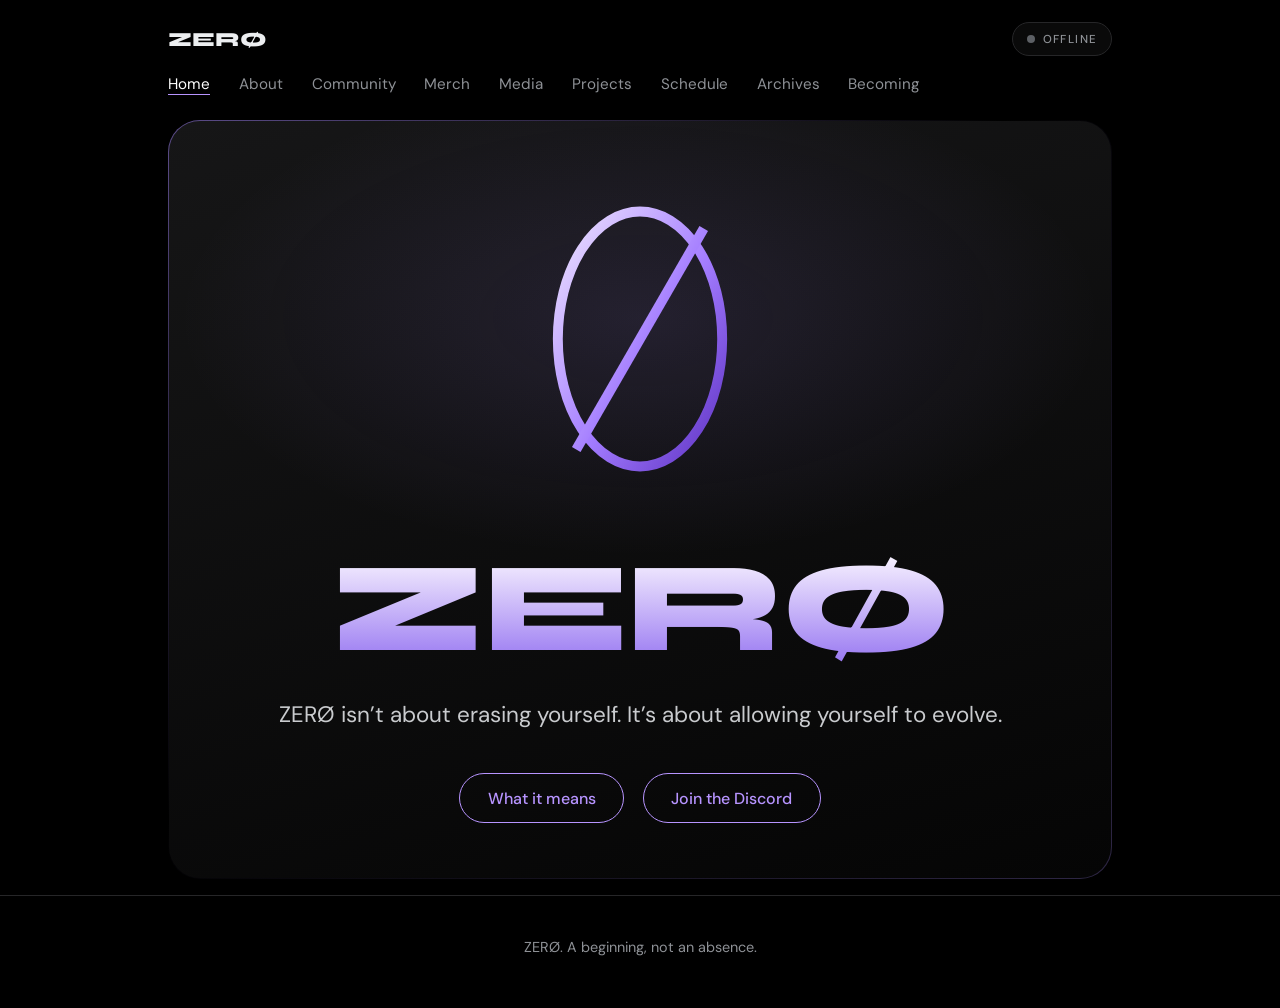
==== index.html @ 577006a3 "Add files via upload" ====
<!DOCTYPE html>
<html lang="en"><head><meta charset="utf-8">
<meta name="viewport" content="width=device-width, initial-scale=1, viewport-fit=cover">
<title>ZERØ</title>
<meta name="description" content="ZERØ isn’t about erasing yourself. It’s about allowing yourself to evolve.">
<meta name="theme-color" content="#000000">
<link rel="manifest" href="manifest.json"><link rel="icon" href="icon.svg" type="image/svg+xml">
<link rel="preconnect" href="https://fonts.googleapis.com"><link rel="preconnect" href="https://fonts.gstatic.com" crossorigin>
<link href="https://fonts.googleapis.com/css2?family=Syne:wght@600;800&family=DM+Sans:wght@400;500&display=swap" rel="stylesheet">
<link rel="stylesheet" href="style.css"></head>
<body><div class="wrap">
<nav><a class="mark" href="index.html">ZERØ</a><ul><li><a href="index.html">Home</a></li><li><a href="about.html">About</a></li><li><a href="community.html">Community</a></li><li><a href="merch.html">Merch</a></li><li><a href="media.html">Media</a></li><li><a href="projects.html">Projects</a></li><li><a href="schedule.html">Schedule</a></li><li><a href="archives.html">Archives</a></li><li><a href="becoming.html">Becoming</a></li></ul></nav>
<header class="hero"><div><svg viewBox="0 0 240 240" role="img" aria-label="The ZERØ symbol: a zero with a line through it"><defs><linearGradient id="sil" x1="0" y1="0" x2="1" y2="1"><stop offset="0" stop-color="#efe6ff"/><stop offset=".55" stop-color="#a37cff"/><stop offset="1" stop-color="#5b2fc0"/></linearGradient></defs><ellipse class="ring" cx="120" cy="120" rx="58" ry="90"/><line class="bar" x1="75" y1="198" x2="165" y2="42"/></svg><h1>ZERØ</h1><p class="line">ZERØ isn’t about erasing yourself. It’s about allowing yourself to evolve.</p><a class="btn" href="about.html">What it means</a> <a class="btn" style="margin-left:.6rem" href="https://discord.gg/jBfXVJUcVZ" target="_blank" rel="noopener">Join the Discord</a></div></header>
</div>
<footer>ZERØ. A beginning, not an absence.</footer>
<script src="zero-loader.js"></script>
</body></html>
---- style.css ----
:root{color-scheme:dark;--black:#000;--graphite:#161617;--charcoal:#262628;--silver:#c9cbce;--accent:#b794ff;--accent-2:#7c4dff;--ash:#8e9196;
--display:"Syne","Arial Black","Helvetica Neue",Arial,sans-serif;--body:"DM Sans","Helvetica Neue",Arial,sans-serif;
box-sizing:border-box;padding-top:env(safe-area-inset-top,0px);padding-bottom:env(safe-area-inset-bottom,0px)}
html{background:var(--black);scroll-behavior:smooth}
*,*::before,*::after{box-sizing:border-box}
body{margin:0;background:var(--black);color:var(--silver);font:1.0625rem/1.65 var(--body);opacity:0;transition:opacity .5s}
body.ready{opacity:1}
a{color:inherit}:focus-visible{outline:2px solid var(--accent);outline-offset:4px}
.wrap{max-width:1040px;margin:0 auto;padding:0 clamp(1.25rem,5vw,3rem)}
h1,h2,h3{font-family:var(--display);font-weight:800;line-height:1.02;margin:0;color:#eceef0;letter-spacing:-.02em}
h1{font-size:clamp(2.6rem,8vw,5.5rem)}h2{font-size:clamp(2rem,5vw,3.4rem);max-width:16ch}
p{margin:0 0 1rem;max-width:62ch}.muted{color:var(--ash)}
section{padding:clamp(3.5rem,9vw,6.5rem) 0;border-top:1px solid var(--charcoal)}
.page-head{padding:clamp(3rem,8vw,6rem) 0 clamp(2rem,5vw,3rem)}.page-head p{margin-top:1.2rem;font-size:1.2rem}
nav{display:flex;justify-content:space-between;align-items:center;padding:1.4rem 0;gap:1rem;flex-wrap:wrap}
nav .mark{font-family:var(--display);font-weight:800;font-size:1.25rem;text-decoration:none;color:#eceef0}
nav ul{display:flex;flex-wrap:wrap;gap:.4rem clamp(.9rem,2.5vw,1.8rem);list-style:none;margin:0;padding:0;font-size:.95rem}
nav ul a{text-decoration:none;color:var(--ash)}nav ul a:hover,nav ul a[aria-current]{color:#fff}
nav ul a[aria-current]{border-bottom:1px solid var(--accent)}
.hero{min-height:calc(100svh - 5rem);display:grid;place-items:center;text-align:center;padding:2rem 0 4rem}
.hero svg{width:min(60vw,340px);height:auto;display:block;margin:0 auto 2.2rem;overflow:visible}
.ring,.bar{fill:none;stroke:url(#sil);stroke-width:7}
.bar{stroke-dasharray:220;animation:draw 1.6s .5s cubic-bezier(.65,0,.25,1) backwards}
@keyframes draw{from{stroke-dashoffset:220}to{stroke-dashoffset:0}}
.hero h1{font-size:clamp(3.4rem,13vw,8rem);background:linear-gradient(180deg,#f6f0ff 10%,#8f6cf0 100%);-webkit-background-clip:text;background-clip:text;color:transparent}
.hero .line{font-size:clamp(1.1rem,2.4vw,1.4rem);color:var(--silver);margin:1.4rem auto 2rem}
.btn{display:inline-block;padding:.85rem 1.7rem;border:1px solid var(--accent);color:var(--accent);background:none;font:500 1rem var(--body);text-decoration:none;cursor:pointer;transition:background .2s,color .2s}
.btn:hover{background:var(--accent);color:#000}.btn[aria-disabled=true]{opacity:.5;pointer-events:none}
.pair,.wear{display:grid;grid-template-columns:1fr 1fr;gap:clamp(2rem,6vw,5rem);margin-top:2.5rem;align-items:start}
.parts,.specs{list-style:none;margin:0;padding:0}
.parts li{display:grid;grid-template-columns:7.5rem 1fr;gap:1rem;padding:1rem 0;border-bottom:1px solid var(--charcoal)}
.parts b{font-family:var(--display);font-weight:600;color:#eceef0}.parts span{color:var(--ash)}
.specs li{padding:.7rem 0;border-bottom:1px solid var(--charcoal)}
.principle{padding:1.8rem 0;border-bottom:1px solid var(--charcoal);display:grid;grid-template-columns:1.1fr 1fr;gap:2rem}
.principle:first-of-type{margin-top:2.5rem;border-top:1px solid var(--charcoal)}
.principle h3{font-size:clamp(1.4rem,3.2vw,2.2rem);transition:color .25s}.principle:hover h3{color:#fff}.principle p{margin:0;color:var(--ash)}
.vibes{display:grid;grid-template-columns:repeat(3,1fr);margin:2.5rem 0;border:1px solid var(--charcoal)}
.vibes>div{padding:1.7rem;background:linear-gradient(160deg,var(--graphite),#0a0a0a)}.vibes>div+div{border-left:1px solid var(--charcoal)}
.vibes h3{font-size:1.6rem;margin-bottom:.6rem}.vibes p{margin:0;color:var(--ash);font-size:1rem}
.fade{aspect-ratio:4/5;border:1px solid var(--charcoal);position:relative;overflow:hidden;background:radial-gradient(120% 70% at 50% 100%,#9a9da2 0%,#3a3b3e 38%,#000 72%)}
.fade::after{content:"";position:absolute;inset:auto 0 0 0;height:7px;background:repeating-linear-gradient(90deg,#000 0 9px,transparent 9px 14px,#000 14px 17px,transparent 17px 25px)}
.fade svg{position:absolute;left:50%;top:38%;width:34%;transform:translate(-50%,-50%)}
table{width:100%;border-collapse:collapse;margin-top:2.5rem}
th,td{text-align:left;padding:1rem 1rem 1rem 0;border-bottom:1px solid var(--charcoal);vertical-align:top}
th{font-family:var(--display);font-weight:600;color:#eceef0}td:last-child{color:var(--ash)}
.empty{border:1px dashed var(--charcoal);padding:2.2rem;color:var(--ash);margin-top:2rem}
.count{display:flex;gap:clamp(1rem,4vw,2.5rem);margin:2rem 0}
.count div{font-family:var(--display);font-weight:800;font-size:clamp(2.2rem,8vw,4.5rem);color:#eceef0;line-height:1}
.count small{display:block;font:400 .85rem var(--body);color:var(--ash);margin-top:.4rem}
textarea{width:100%;min-height:8rem;background:var(--graphite);color:var(--silver);border:1px solid var(--charcoal);padding:1rem;font:inherit;resize:vertical}
.entries{list-style:none;margin:2rem 0 0;padding:0}
.entries li{padding:1.2rem 0;border-bottom:1px solid var(--charcoal);display:flex;justify-content:space-between;gap:1rem}
.entries time{color:var(--ash);font-size:.9rem;display:block;margin-bottom:.3rem}.entries p{margin:0;white-space:pre-wrap}
.entries button{background:none;border:0;color:var(--ash);cursor:pointer;font:inherit;align-self:flex-start}.entries button:hover{color:#fff}
.prompt{font-family:var(--display);font-weight:800;font-size:clamp(1.8rem,5.5vw,3.6rem);line-height:1.1;color:#eceef0;max-width:20ch;margin:2rem 0 2.5rem;min-height:6.5rem}
.center{text-align:center}.center h2,.center p{margin-left:auto;margin-right:auto}
footer{padding:2.5rem 0 3rem;color:var(--ash);font-size:.9rem;text-align:center;border-top:1px solid var(--charcoal)}
@media(max-width:760px){.pair,.wear,.principle,.vibes{grid-template-columns:1fr}.principle{gap:.7rem}.vibes>div+div{border-left:0;border-top:1px solid var(--charcoal)}}
@media(prefers-reduced-motion:reduce){html{scroll-behavior:auto}.bar{animation:none}body{transition:none}}

.hero .btn{margin:.45rem .3rem}

/* ===== app-shell look: rounded cards, status pill, floating tab bar ===== */
.wrap>section,.wrap>.hero,.wrap>.page-head{position:relative;margin:0 0 1rem;padding:clamp(1.4rem,5vw,3rem);border-radius:32px;border:1px solid transparent;
  background:linear-gradient(165deg,#161617,#050505) padding-box,linear-gradient(140deg,rgba(167,139,250,.55),rgba(38,38,40,0) 45%,rgba(167,139,250,.28)) border-box}
.wrap>.hero{min-height:calc(100svh - 10.5rem);
  background:radial-gradient(70% 45% at 50% 26%,rgba(167,139,250,.13),transparent 70%) padding-box,linear-gradient(165deg,#161617,#050505) padding-box,linear-gradient(140deg,rgba(167,139,250,.55),rgba(38,38,40,0) 45%,rgba(167,139,250,.28)) border-box}
.page-head p{margin-bottom:0}
.btn{border-radius:999px}
.vibes{border:0;gap:.8rem;background:none}
.vibes>div{border:1px solid var(--charcoal);border-radius:22px}
.fade,.empty{border-radius:26px}
textarea,input{border-radius:16px}
.live{border-radius:24px}
.pill{display:inline-flex;align-items:center;gap:.5rem;padding:.4rem .85rem;border:1px solid var(--charcoal);border-radius:999px;background:#0a0a0a;color:var(--ash);font-size:.72rem;letter-spacing:.12em;text-transform:uppercase}
.pill i{width:8px;height:8px;border-radius:50%;background:#5d6065}
.pill.on{color:#fff;border-color:var(--accent)}.pill.on i{background:var(--accent);box-shadow:0 0 10px var(--accent)}
.tabbar,.sheet{display:none}
@media(max-width:860px){
  nav ul{display:none}
  body{padding-bottom:6.5rem}
  .tabbar{display:flex;position:fixed;z-index:50;left:10px;right:10px;bottom:calc(10px + env(safe-area-inset-bottom,0px));padding:.45rem;gap:.1rem;border-radius:30px;border:1px solid transparent;
    background:linear-gradient(rgba(12,12,13,.86),rgba(12,12,13,.86)) padding-box,linear-gradient(140deg,rgba(167,139,250,.6),rgba(38,38,40,0) 50%,rgba(167,139,250,.35)) border-box;backdrop-filter:blur(14px);-webkit-backdrop-filter:blur(14px)}
  .tabbar a,.tabbar button{flex:1;display:flex;flex-direction:column;align-items:center;gap:.25rem;padding:.55rem 0 .45rem;position:relative;color:var(--ash);text-decoration:none;font:500 .68rem var(--body);background:none;border:0;border-radius:22px;cursor:pointer}
  .tabbar svg{width:22px;height:22px;stroke:currentColor;fill:none;stroke-width:1.7;stroke-linecap:round;stroke-linejoin:round}
  .tabbar [aria-current]{color:#fff;background:rgba(255,255,255,.07);box-shadow:inset 0 0 0 1px rgba(167,139,250,.35)}
  .tabbar [aria-current]::after{content:"";position:absolute;bottom:3px;width:20px;height:2px;border-radius:2px;background:var(--accent);box-shadow:0 0 8px var(--accent)}
  .sheet{position:fixed;z-index:49;right:10px;bottom:calc(88px + env(safe-area-inset-bottom,0px));min-width:200px;padding:.5rem;border-radius:24px;border:1px solid var(--charcoal);background:rgba(14,14,15,.96);backdrop-filter:blur(14px);-webkit-backdrop-filter:blur(14px)}
  .sheet[hidden]{display:none}
  .sheet a{display:block;padding:.8rem 1rem;border-radius:16px;text-decoration:none;color:var(--silver)}
  .sheet a:hover,.sheet a[aria-current]{background:rgba(255,255,255,.07);color:#fff}
}
.wrap>section>.vibes:first-child{margin-top:0}

/* ===== calendar ===== */
.cal-head{display:flex;align-items:flex-end;justify-content:space-between;gap:1rem;flex-wrap:wrap}
.page-head .cal-month{margin:0 0 .4rem;font-size:.8rem;letter-spacing:.2em;text-transform:uppercase;color:var(--ash)}
.cal-ctrl{display:flex;gap:.5rem}
.cal-ctrl button{min-width:46px;height:46px;border-radius:16px;border:1px solid var(--charcoal);background:#0a0a0a;color:var(--silver);font:500 1.2rem var(--body);cursor:pointer;padding:0 .9rem}
.cal-ctrl button:hover{border-color:var(--accent);color:#fff}
.cal-ctrl #cToday{border-radius:999px;font-size:1rem;padding:0 1.3rem;background:rgba(255,255,255,.06);border-color:rgba(167,139,250,.45)}
.wrap>section:has(.week){padding:.8rem}
.week{display:grid;grid-template-columns:repeat(7,1fr);gap:.2rem}
.day{display:flex;flex-direction:column;align-items:center;gap:.35rem;padding:.8rem 0 .7rem;border-radius:22px;border:1px solid transparent;background:none;color:var(--ash);font:inherit;cursor:pointer}
.day small{font-size:.68rem;letter-spacing:.12em;text-transform:uppercase}
.day b{font:800 clamp(1.25rem,5.5vw,1.9rem)/1 var(--display);color:#eceef0}
.day i{width:6px;height:6px;border-radius:50%;background:transparent}
.day.has i{background:var(--accent)}
.day.sel{border-color:rgba(167,139,250,.55);background:rgba(255,255,255,.06)}
.day.today b{color:#fff;text-shadow:0 0 14px rgba(167,139,250,.75)}
.day:hover{color:#fff}
.lab{margin:0 0 1rem;font-size:.8rem;letter-spacing:.2em;text-transform:uppercase;color:var(--ash);max-width:none}
.next{display:flex;gap:1.4rem;align-items:center;flex-wrap:wrap}
.cring{position:relative;width:132px;height:132px;flex:none}
.cring svg{width:100%;height:100%;transform:rotate(-90deg)}
.cring circle{fill:none;stroke-width:9}
.cring .bg{stroke:#262628}.cring .fg{stroke:var(--accent);stroke-linecap:round;transition:stroke-dashoffset .8s}
.cring span{position:absolute;inset:0;display:grid;place-items:center;font:800 1.35rem/1.1 var(--display);color:#eceef0;text-align:center}
.next .info{flex:1;min-width:200px}.next .info p{margin:.3rem 0 0}
.next .big{display:block;font:800 clamp(1.4rem,5vw,2rem)/1.1 var(--display);color:#eceef0}
.next .note{flex-basis:100%;margin:.4rem 0 0;font-size:.88rem}
.daybar{display:flex;justify-content:space-between;align-items:baseline;gap:1rem;margin-bottom:1rem}.daybar .lab{margin:0}
.ev{display:flex;gap:1.2rem;align-items:center;padding:1.1rem 1.2rem;border:1px solid var(--charcoal);border-radius:22px;background:linear-gradient(160deg,#1b1b1d,#0a0a0a);margin-top:.7rem}
.ev .evt{min-width:5.5rem}.ev b,.ev span{display:block}.ev .evt span,.ev .muted{font-size:.88rem;color:var(--ash)}
.ev b{color:#eceef0}
.next{gap:1.1rem;flex-wrap:nowrap}
.cring{width:112px;height:112px}
.cring span{font-size:1.15rem}
.next .info{min-width:0;flex:1 1 0}
.next .note{flex:none;order:3;width:100%}
.next{flex-wrap:wrap}
.next .info{flex:1 1 140px}
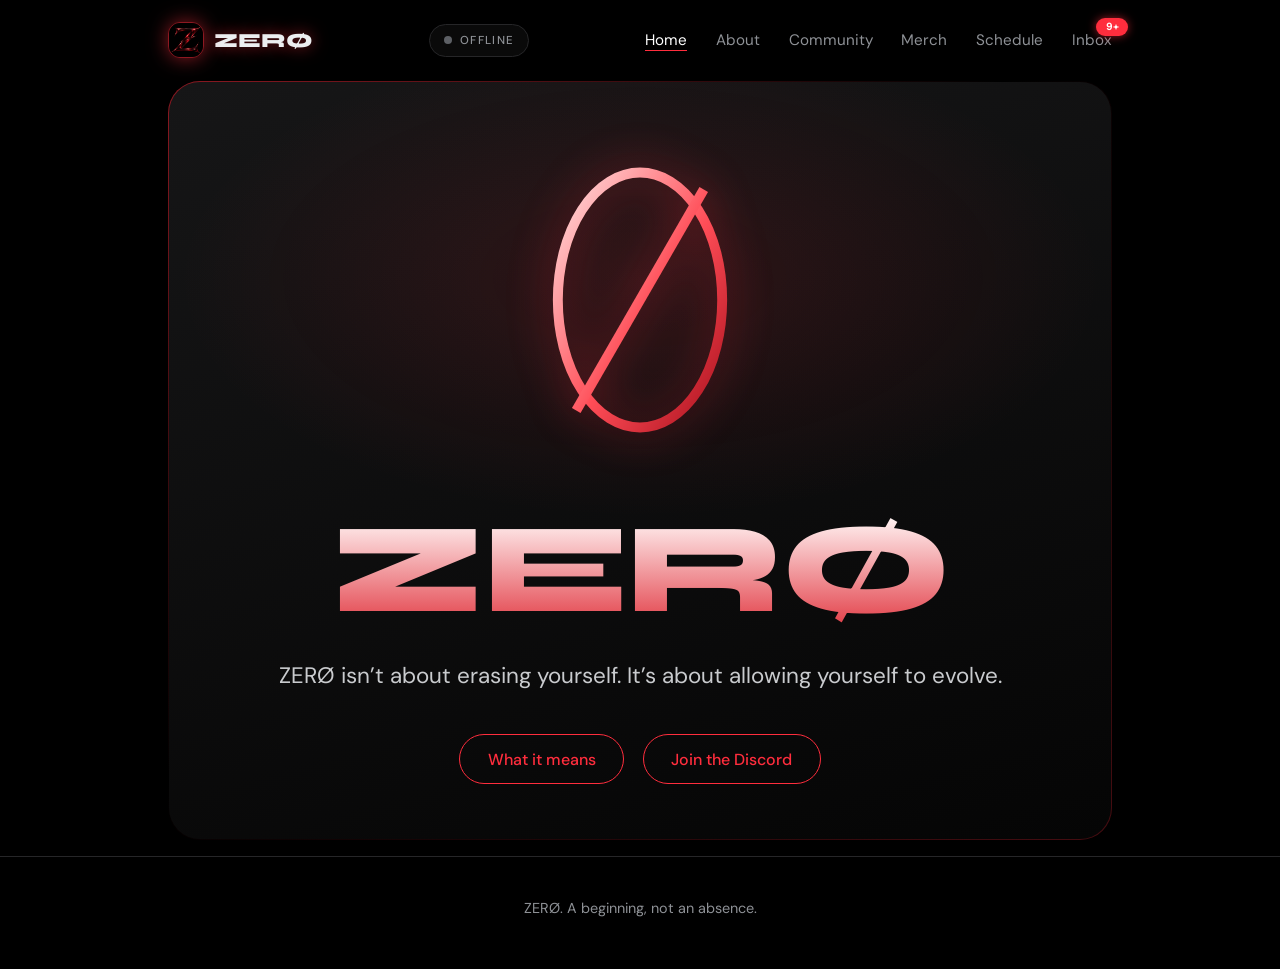
==== commit 6ad3f2b8: "Add files via upload" ====
--- a/index.html
+++ b/index.html
@@ -4,13 +4,13 @@
 <title>ZERØ</title>
 <meta name="description" content="ZERØ isn’t about erasing yourself. It’s about allowing yourself to evolve.">
 <meta name="theme-color" content="#000000">
-<link rel="manifest" href="manifest.json"><link rel="icon" href="icon.svg" type="image/svg+xml">
+<link rel="manifest" href="manifest.json"><link rel="icon" type="image/png" sizes="32x32" href="favicon-32.png?v=3"><link rel="icon" type="image/png" sizes="192x192" href="icon-192.png?v=3"><link rel="apple-touch-icon" href="apple-touch-icon.png?v=3">
 <link rel="preconnect" href="https://fonts.googleapis.com"><link rel="preconnect" href="https://fonts.gstatic.com" crossorigin>
 <link href="https://fonts.googleapis.com/css2?family=Syne:wght@600;800&family=DM+Sans:wght@400;500&display=swap" rel="stylesheet">
 <link rel="stylesheet" href="style.css"></head>
 <body><div class="wrap">
-<nav><a class="mark" href="index.html">ZERØ</a><ul><li><a href="index.html">Home</a></li><li><a href="about.html">About</a></li><li><a href="community.html">Community</a></li><li><a href="merch.html">Merch</a></li><li><a href="media.html">Media</a></li><li><a href="projects.html">Projects</a></li><li><a href="schedule.html">Schedule</a></li><li><a href="archives.html">Archives</a></li><li><a href="becoming.html">Becoming</a></li></ul></nav>
-<header class="hero"><div><svg viewBox="0 0 240 240" role="img" aria-label="The ZERØ symbol: a zero with a line through it"><defs><linearGradient id="sil" x1="0" y1="0" x2="1" y2="1"><stop offset="0" stop-color="#efe6ff"/><stop offset=".55" stop-color="#a37cff"/><stop offset="1" stop-color="#5b2fc0"/></linearGradient></defs><ellipse class="ring" cx="120" cy="120" rx="58" ry="90"/><line class="bar" x1="75" y1="198" x2="165" y2="42"/></svg><h1>ZERØ</h1><p class="line">ZERØ isn’t about erasing yourself. It’s about allowing yourself to evolve.</p><a class="btn" href="about.html">What it means</a> <a class="btn" style="margin-left:.6rem" href="https://discord.gg/jBfXVJUcVZ" target="_blank" rel="noopener">Join the Discord</a></div></header>
+<nav><a class="mark" href="index.html">ZERØ</a><ul><li><a href="index.html">Home</a></li><li><a href="about.html">About</a></li><li><a href="community.html">Community</a></li><li><a href="merch.html">Merch</a></li><li><a href="schedule.html">Schedule</a></li><li><a href="inbox.html">Inbox</a></li></ul></nav>
+<header class="hero"><div><svg viewBox="0 0 240 240" role="img" aria-label="The ZERØ symbol: a zero with a line through it"><defs><linearGradient id="sil" x1="0" y1="0" x2="1" y2="1"><stop offset="0" stop-color="#ffe3e3"/><stop offset=".55" stop-color="#ff4d57"/><stop offset="1" stop-color="#a80f1c"/></linearGradient></defs><ellipse class="ring" cx="120" cy="120" rx="58" ry="90"/><line class="bar" x1="75" y1="198" x2="165" y2="42"/></svg><h1>ZERØ</h1><p class="line">ZERØ isn’t about erasing yourself. It’s about allowing yourself to evolve.</p><a class="btn" href="about.html">What it means</a> <a class="btn" style="margin-left:.6rem" href="https://discord.gg/jBfXVJUcVZ" target="_blank" rel="noopener">Join the Discord</a></div></header>
 </div>
 <footer>ZERØ. A beginning, not an absence.</footer>
 <script src="zero-loader.js"></script>
--- a/style.css
+++ b/style.css
@@ -1,4 +1,4 @@
-:root{color-scheme:dark;--black:#000;--graphite:#161617;--charcoal:#262628;--silver:#c9cbce;--accent:#b794ff;--accent-2:#7c4dff;--ash:#8e9196;
+:root{color-scheme:dark;--black:#000;--graphite:#161617;--charcoal:#262628;--silver:#c9cbce;--accent:#ff2d3d;--accent-2:#b3101c;--ash:#8e9196;
 --display:"Syne","Arial Black","Helvetica Neue",Arial,sans-serif;--body:"DM Sans","Helvetica Neue",Arial,sans-serif;
 box-sizing:border-box;padding-top:env(safe-area-inset-top,0px);padding-bottom:env(safe-area-inset-bottom,0px)}
 html{background:var(--black);scroll-behavior:smooth}
@@ -22,7 +22,7 @@
 .ring,.bar{fill:none;stroke:url(#sil);stroke-width:7}
 .bar{stroke-dasharray:220;animation:draw 1.6s .5s cubic-bezier(.65,0,.25,1) backwards}
 @keyframes draw{from{stroke-dashoffset:220}to{stroke-dashoffset:0}}
-.hero h1{font-size:clamp(3.4rem,13vw,8rem);background:linear-gradient(180deg,#f6f0ff 10%,#8f6cf0 100%);-webkit-background-clip:text;background-clip:text;color:transparent}
+.hero h1{font-size:clamp(3.4rem,13vw,8rem);background:linear-gradient(180deg,#fff1f1 10%,#e0303a 100%);-webkit-background-clip:text;background-clip:text;color:transparent}
 .hero .line{font-size:clamp(1.1rem,2.4vw,1.4rem);color:var(--silver);margin:1.4rem auto 2rem}
 .btn{display:inline-block;padding:.85rem 1.7rem;border:1px solid var(--accent);color:var(--accent);background:none;font:500 1rem var(--body);text-decoration:none;cursor:pointer;transition:background .2s,color .2s}
 .btn:hover{background:var(--accent);color:#000}.btn[aria-disabled=true]{opacity:.5;pointer-events:none}
@@ -62,9 +62,9 @@
 
 /* ===== app-shell look: rounded cards, status pill, floating tab bar ===== */
 .wrap>section,.wrap>.hero,.wrap>.page-head{position:relative;margin:0 0 1rem;padding:clamp(1.4rem,5vw,3rem);border-radius:32px;border:1px solid transparent;
-  background:linear-gradient(165deg,#161617,#050505) padding-box,linear-gradient(140deg,rgba(167,139,250,.55),rgba(38,38,40,0) 45%,rgba(167,139,250,.28)) border-box}
+  background:linear-gradient(165deg,#161617,#050505) padding-box,linear-gradient(140deg,rgba(255,45,61,.55),rgba(38,38,40,0) 45%,rgba(255,45,61,.28)) border-box}
 .wrap>.hero{min-height:calc(100svh - 10.5rem);
-  background:radial-gradient(70% 45% at 50% 26%,rgba(167,139,250,.13),transparent 70%) padding-box,linear-gradient(165deg,#161617,#050505) padding-box,linear-gradient(140deg,rgba(167,139,250,.55),rgba(38,38,40,0) 45%,rgba(167,139,250,.28)) border-box}
+  background:radial-gradient(70% 45% at 50% 26%,rgba(255,45,61,.13),transparent 70%) padding-box,linear-gradient(165deg,#161617,#050505) padding-box,linear-gradient(140deg,rgba(255,45,61,.55),rgba(38,38,40,0) 45%,rgba(255,45,61,.28)) border-box}
 .page-head p{margin-bottom:0}
 .btn{border-radius:999px}
 .vibes{border:0;gap:.8rem;background:none}
@@ -80,10 +80,10 @@
   nav ul{display:none}
   body{padding-bottom:6.5rem}
   .tabbar{display:flex;position:fixed;z-index:50;left:10px;right:10px;bottom:calc(10px + env(safe-area-inset-bottom,0px));padding:.45rem;gap:.1rem;border-radius:30px;border:1px solid transparent;
-    background:linear-gradient(rgba(12,12,13,.86),rgba(12,12,13,.86)) padding-box,linear-gradient(140deg,rgba(167,139,250,.6),rgba(38,38,40,0) 50%,rgba(167,139,250,.35)) border-box;backdrop-filter:blur(14px);-webkit-backdrop-filter:blur(14px)}
+    background:linear-gradient(rgba(12,12,13,.86),rgba(12,12,13,.86)) padding-box,linear-gradient(140deg,rgba(255,45,61,.6),rgba(38,38,40,0) 50%,rgba(255,45,61,.35)) border-box;backdrop-filter:blur(14px);-webkit-backdrop-filter:blur(14px)}
   .tabbar a,.tabbar button{flex:1;display:flex;flex-direction:column;align-items:center;gap:.25rem;padding:.55rem 0 .45rem;position:relative;color:var(--ash);text-decoration:none;font:500 .68rem var(--body);background:none;border:0;border-radius:22px;cursor:pointer}
   .tabbar svg{width:22px;height:22px;stroke:currentColor;fill:none;stroke-width:1.7;stroke-linecap:round;stroke-linejoin:round}
-  .tabbar [aria-current]{color:#fff;background:rgba(255,255,255,.07);box-shadow:inset 0 0 0 1px rgba(167,139,250,.35)}
+  .tabbar [aria-current]{color:#fff;background:rgba(255,255,255,.07);box-shadow:inset 0 0 0 1px rgba(255,45,61,.35)}
   .tabbar [aria-current]::after{content:"";position:absolute;bottom:3px;width:20px;height:2px;border-radius:2px;background:var(--accent);box-shadow:0 0 8px var(--accent)}
   .sheet{position:fixed;z-index:49;right:10px;bottom:calc(88px + env(safe-area-inset-bottom,0px));min-width:200px;padding:.5rem;border-radius:24px;border:1px solid var(--charcoal);background:rgba(14,14,15,.96);backdrop-filter:blur(14px);-webkit-backdrop-filter:blur(14px)}
   .sheet[hidden]{display:none}
@@ -98,7 +98,7 @@
 .cal-ctrl{display:flex;gap:.5rem}
 .cal-ctrl button{min-width:46px;height:46px;border-radius:16px;border:1px solid var(--charcoal);background:#0a0a0a;color:var(--silver);font:500 1.2rem var(--body);cursor:pointer;padding:0 .9rem}
 .cal-ctrl button:hover{border-color:var(--accent);color:#fff}
-.cal-ctrl #cToday{border-radius:999px;font-size:1rem;padding:0 1.3rem;background:rgba(255,255,255,.06);border-color:rgba(167,139,250,.45)}
+.cal-ctrl #cToday{border-radius:999px;font-size:1rem;padding:0 1.3rem;background:rgba(255,255,255,.06);border-color:rgba(255,45,61,.45)}
 .wrap>section:has(.week){padding:.8rem}
 .week{display:grid;grid-template-columns:repeat(7,1fr);gap:.2rem}
 .day{display:flex;flex-direction:column;align-items:center;gap:.35rem;padding:.8rem 0 .7rem;border-radius:22px;border:1px solid transparent;background:none;color:var(--ash);font:inherit;cursor:pointer}
@@ -106,8 +106,8 @@
 .day b{font:800 clamp(1.25rem,5.5vw,1.9rem)/1 var(--display);color:#eceef0}
 .day i{width:6px;height:6px;border-radius:50%;background:transparent}
 .day.has i{background:var(--accent)}
-.day.sel{border-color:rgba(167,139,250,.55);background:rgba(255,255,255,.06)}
-.day.today b{color:#fff;text-shadow:0 0 14px rgba(167,139,250,.75)}
+.day.sel{border-color:rgba(255,45,61,.55);background:rgba(255,255,255,.06)}
+.day.today b{color:#fff;text-shadow:0 0 14px rgba(255,45,61,.75)}
 .day:hover{color:#fff}
 .lab{margin:0 0 1rem;font-size:.8rem;letter-spacing:.2em;text-transform:uppercase;color:var(--ash);max-width:none}
 .next{display:flex;gap:1.4rem;align-items:center;flex-wrap:wrap}
@@ -130,3 +130,48 @@
 .next .note{flex:none;order:3;width:100%}
 .next{flex-wrap:wrap}
 .next .info{flex:1 1 140px}
+
+/* ===== glow ===== */
+nav .mark{display:inline-flex;align-items:center;gap:.65rem;text-shadow:0 0 18px rgba(255,45,61,.55)}
+.logo-tile{width:36px;height:36px;border-radius:11px;filter:drop-shadow(0 0 10px rgba(255,45,61,.65))}
+.hero svg{filter:drop-shadow(0 0 22px rgba(255,45,61,.45))}
+
+.logo-tile{filter:drop-shadow(0 0 12px rgba(255,45,61,.8)) drop-shadow(0 0 3px rgba(255,255,255,.5))}
+nav .mark{text-shadow:0 0 16px rgba(255,45,61,.55)}
+
+@media(max-width:860px){.sheet{display:block}.sheet[hidden]{display:none}}
+
+/* ===== daily question inbox ===== */
+.page-head h1{font-size:clamp(1.9rem,8.8vw,5.5rem);overflow-wrap:anywhere}
+.msg{margin-top:.7rem;border:1px solid var(--charcoal);border-radius:22px;background:linear-gradient(160deg,#1b1b1d,#0a0a0a)}
+.msg.open{border-color:rgba(255,45,61,.55)}
+.mh{width:100%;display:flex;gap:.9rem;align-items:flex-start;text-align:left;padding:1.1rem 1.2rem;background:none;border:0;color:var(--silver);font:inherit;cursor:pointer;border-radius:22px}
+.mh:hover b{color:#fff}
+.msg .dot{flex:none;width:9px;height:9px;margin-top:.55rem;border-radius:50%;background:transparent}
+.msg.unread .dot{background:var(--accent);box-shadow:0 0 8px var(--accent)}
+.msg small{display:block;margin-bottom:.3rem;color:var(--ash);font-size:.72rem;letter-spacing:.14em;text-transform:uppercase}
+.msg b{display:block;font-weight:500;color:#eceef0}
+.msg:not(.open) b{display:-webkit-box;-webkit-line-clamp:2;-webkit-box-orient:vertical;overflow:hidden}
+.msg.open b{font:800 clamp(1.3rem,5vw,1.9rem)/1.2 var(--display)}
+.mb{padding:0 1.2rem 1.2rem 2.5rem}.mb[hidden]{display:none}.mb textarea{min-height:7rem}.mb .note{margin:.6rem 0 0;font-size:.82rem}
+.badge{position:absolute;top:2px;left:calc(50% + 4px);min-width:18px;height:18px;padding:0 5px;border-radius:999px;background:var(--accent);color:#000;font:700 .68rem/18px var(--body);text-align:center;font-style:normal}
+.dotnew{display:inline-block;width:7px;height:7px;margin-left:.45rem;border-radius:50%;background:var(--accent);box-shadow:0 0 8px var(--accent);vertical-align:middle}
+
+/* ===== inbox ===== */
+.badge{position:absolute;min-width:18px;height:18px;padding:0 5px;border-radius:9px;background:var(--accent);color:#fff;font:700 .65rem/18px var(--body);text-align:center;font-style:normal;box-shadow:0 0 10px rgba(255,45,61,.6)}
+.tabbar .badge{top:2px;left:calc(50% + 4px)}
+nav ul a{position:relative}nav ul .badge{top:-12px;right:-16px}
+.drop{display:flex;align-items:baseline;gap:.4rem 1rem;flex-wrap:wrap}
+.drop b{font:800 clamp(1.7rem,6.5vw,2.6rem)/1.1 var(--display);color:#eceef0}
+.drop span{color:var(--ash)}
+.msg{margin-top:.8rem;padding:1.4rem 1.5rem;border:1px solid var(--charcoal);border-radius:24px;background:linear-gradient(160deg,#1b1b1d,#0a0a0a)}
+.msg:first-child{margin-top:0}
+.msg .meta{display:flex;justify-content:space-between;align-items:center;gap:.8rem;margin-bottom:.9rem;color:var(--ash);font-size:.74rem;letter-spacing:.14em;text-transform:uppercase}
+.msg .q{margin:0;max-width:none;font:800 clamp(1.4rem,5.5vw,2rem)/1.15 var(--display);color:#eceef0}
+.msg.new{border-color:rgba(255,45,61,.6);box-shadow:0 0 28px rgba(255,45,61,.14)}
+.msg .tag{color:var(--accent)}
+
+.msg .meta span:first-child{white-space:nowrap}
+
+/* logo image in the top bar */
+.logo-tile{border-radius:12px;border:1px solid rgba(255,45,61,.4);filter:drop-shadow(0 0 10px rgba(255,45,61,.6))}
